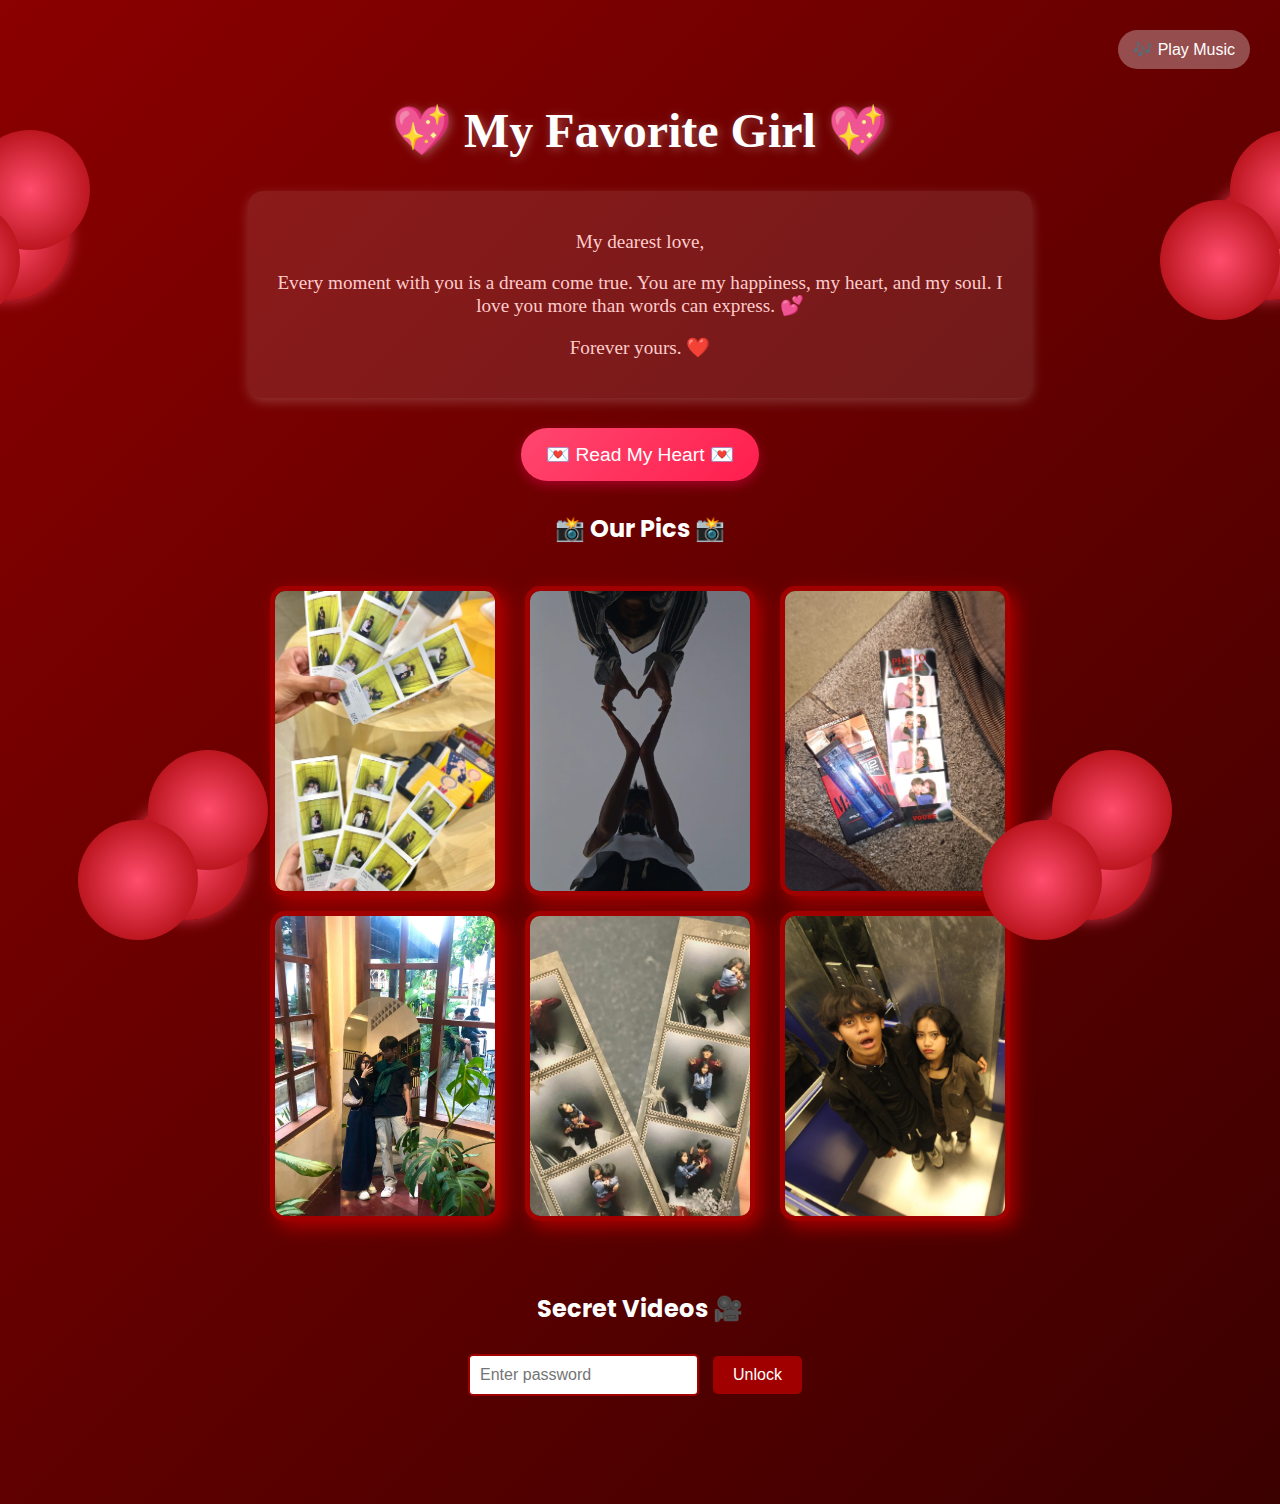
==== index.html @ 6c29bed0 ""First Commit"" ====
<!DOCTYPE html>
<html lang="en">
<head>
    <meta charset="UTF-8">
    <meta name="viewport" content="width=device-width, initial-scale=1.0">
    <title>My Beautiful Girl ❤️</title>
    <link rel="stylesheet" href="styles.css">
</head>
<body>
    <div class="flower flower-left"></div>
    <div class="flower flower-right"></div>

    <audio id="bg-music" loop>
        <source src="audio/Bruno Major - Regent's Park (Official Audio).mp3" type="audio/mp3">
    </audio>
    
    <button class="music-btn" onclick="toggleMusic()">🎶 Play Music</button>

    <div class="container">
        <h1 class="title">💖 My Favorite Girl 💖</h1>
        
        <div class="love-letter">
            <p>My dearest love,</p>
            <p>Every moment with you is a dream come true. You are my happiness, my heart, and my soul. I love you more than words can express. 💕</p>
            <p>Forever yours. ❤️</p>
        </div>
        
        <button class="love-btn" onclick="showLoveMessage()">💌 Read My Heart 💌</button>
        
        <div id="love-message" class="hidden">
            <p>You are my world, my light, and my greatest love. No matter what happens, my heart is always with you. 💖</p>
        </div>

        <h2>📸 Our Pics 📸</h2>

        <div class="photo-gallery">
            <div class="photos">
                <img src="img/first.jpg" alt="Photo 1">
                <img src="img/fifth.jpg" alt="Photo 2">
                <img src="img/third.jpg" alt="Photo 3">
                <img src="img/fourth.jpg" alt="Photo 4">
                <img src="img/second.jpg" alt="Photo 5">
                <img src="img/sixth.jpg" alt="Photo 6">
            </div>
        </div>
    </div>
    
    <div class="flower flower-bottom-left"></div>
    <div class="flower flower-bottom-right"></div>

    <div class="video-container">
        <h2>Secret Videos 🎥</h2>
    
        <!-- Password Input -->
        <input type="password" id="videoPassword" placeholder="Enter password">
        <button onclick="unlockVideos()">Unlock</button>
    
        <!-- Error Message -->
        <p id="errorMessage" class="hidden error-text">Wrong password! Try again ❤️</p>
    
        <!-- Video Selection (Initially Hidden) -->
        <div id="videoSelection" class="hidden">
            <p>Select a video to watch:</p>
            <button onclick="showVideo(1)">❤️</button>
            <button onclick="showVideo(2)">🔞</button>
        </div>
    
        <!-- Video Containers (Initially Hidden) -->
        <div id="videoWrapper1" class="hidden">
            <video controls>
                <source src="video/first.mp4" type="video/mp4">
                Your browser does not support the video tag.
            </video>
        </div>
    
        <p id="videoMessage" class="hidden">Nuh uh, there is no video so if you want to go straight to it 😉</p>
    </div>

    <script src="script.js"></script>
</body>
</html>
---- styles.css ----
@import url('https://fonts.googleapis.com/css2?family=Poppins:wght@300;400;600&display=swap');

body {
    font-family: 'Poppins', sans-serif;
    text-align: center;
    background: linear-gradient(135deg, #8B0000, #3B0000);
    color: white;
    min-height: 100vh;
    margin: 0;
    padding: 0;
}

body::-webkit-scrollbar {
    display: none; /* Chrome, Safari, Opera */
}

.container {
    margin-top: 50px;
    padding: 20px;
}

.title {
    font-family: 'Dancing Script', cursive;
    font-size: 3em;
    text-shadow: 2px 2px 10px rgba(255, 255, 255, 0.3);
}

/* Flower Decorations */
.flower {
    position: absolute;
    width: 120px;
    height: 120px;
    background: radial-gradient(circle, #ff4d6d, #a00000);
    border-radius: 50%;
    box-shadow: 0px 0px 15px rgba(255, 77, 109, 0.7);
}

.flower::before,
.flower::after {
    content: '';
    position: absolute;
    width: 120px;
    height: 120px;
    background: inherit;
    border-radius: 50%;
}

.flower::before {
    top: -50px;
    left: 20px;
}

.flower::after {
    top: 20px;
    left: -50px;
}

/* Left Flower */
.flower-left {
    top: 20%;
    left: -50px;
}

/* Right Flower */
.flower-right {
    top: 20%;
    right: -50px;
}

/* Left Flower (Bottom) */
.flower-bottom-left {
    bottom: -20px;
    left: 10%;
}

/* Right Flower (Bottom) */
.flower-bottom-right {
    bottom: -20px;
    right: 10%;
}

.love-letter {
    background: rgba(255, 255, 255, 0.1);
    color: #ffcccc;
    padding: 20px;
    border-radius: 15px;
    width: 60%;
    margin: 20px auto;
    box-shadow: 0px 4px 12px rgba(255, 255, 255, 0.2);
    font-size: 1.2em;
    animation: fadeIn 2s ease-in-out;
    font-family: 'Dancing Script', cursive;
}

.love-btn {
    background: linear-gradient(135deg, #ff476f, #ff1e4d);
    color: white;
    border: none;
    padding: 15px 25px;
    border-radius: 30px;
    font-size: 1.2em;
    cursor: pointer;
    transition: all 0.3s ease-in-out;
    box-shadow: 0px 4px 12px rgba(255, 0, 100, 0.4);
}

.love-btn:hover {
    transform: scale(1.1);
    box-shadow: 0px 6px 15px rgba(255, 0, 100, 0.6);
}

#love-message {
    margin-top: 20px;
    font-size: 1.3em;
    background: rgba(255, 255, 255, 0.1);
    color: #ffcccc;
    padding: 15px;
    border-radius: 15px;
    width: 50%;
    margin: 20px auto;
    box-shadow: 0px 4px 8px rgba(255, 255, 255, 0.3);
    animation: fadeIn 1.5s ease-in-out;
    font-family: 'Dancing Script', cursive;
}

.hidden {
    display: none;
}

.photo-gallery {
    margin-top: 40px;
    display: flex;
    justify-content: center; /* Centers the grid */
    align-items: center; /* Centers vertically (if needed) */
}
.photos {
    display: grid;
    grid-template-columns: repeat(3, 1fr); /* 3 columns */
    gap: 15px;
    width: 90%;
    max-width: 750px; /* Ensures it doesn't stretch too much */
    justify-items: center; /* Centers images inside the grid */
}

.photos img {
    width: 100%;
    max-width: 220px; /* Keeps images at a good size */
    height: 300px;
    object-fit: cover;
    border-radius: 15px;
    border: 5px solid #a00000;
    background: linear-gradient(145deg, #5e0000, #a00000);
    box-shadow: 6px 6px 18px rgba(255, 0, 0, 0.5);
    transition: transform 0.3s ease-in-out, box-shadow 0.3s ease-in-out;
}

.photos img:hover {
    transform: translateY(-10px) rotate(-3deg);
    box-shadow: 10px 10px 20px rgba(255, 0, 0, 0.6);
}

.music-btn {
    position: absolute;
    top: 20px;
    right: 20px;
    background: rgba(255, 255, 255, 0.3);
    color: white;
    border: none;
    padding: 10px 15px;
    border-radius: 20px;
    cursor: pointer;
    font-size: 1em;
    transition: 0.3s;
}

.music-btn:hover {
    background: rgba(255, 255, 255, 0.5);
}

.video-container {
    text-align: center;
    margin-top: 50px;
    margin-bottom: 100px;
}

#videoPassword {
    padding: 10px;
    font-size: 16px;
    border: 2px solid #a00000;
    border-radius: 5px;
}

button {
    padding: 10px 20px;
    font-size: 16px;
    margin: 10px;
    background-color: #a00000;
    color: white;
    border: none;
    border-radius: 5px;
    cursor: pointer;
    transition: background 0.3s;
}

button:hover {
    background-color: #ff4d6d;
}

/* Hide elements until unlocked */
.hidden {
    display: none;
}

/* Error Message Styling */
.error-text {
    color: #ff4d6d;
    font-weight: bold;
    margin-top: 10px;
}

/* Video Styling */
video {
    width: 70%; /* Increased size */
    max-width: 400px; /* Made it slightly bigger */
    margin: 20px auto;
    border-radius: 10px;
    box-shadow: 0 0 20px rgba(255, 0, 0, 0.5);
}

@keyframes fadeIn {
    from { opacity: 0; transform: translateY(20px); }
    to { opacity: 1; transform: translateY(0); }
}
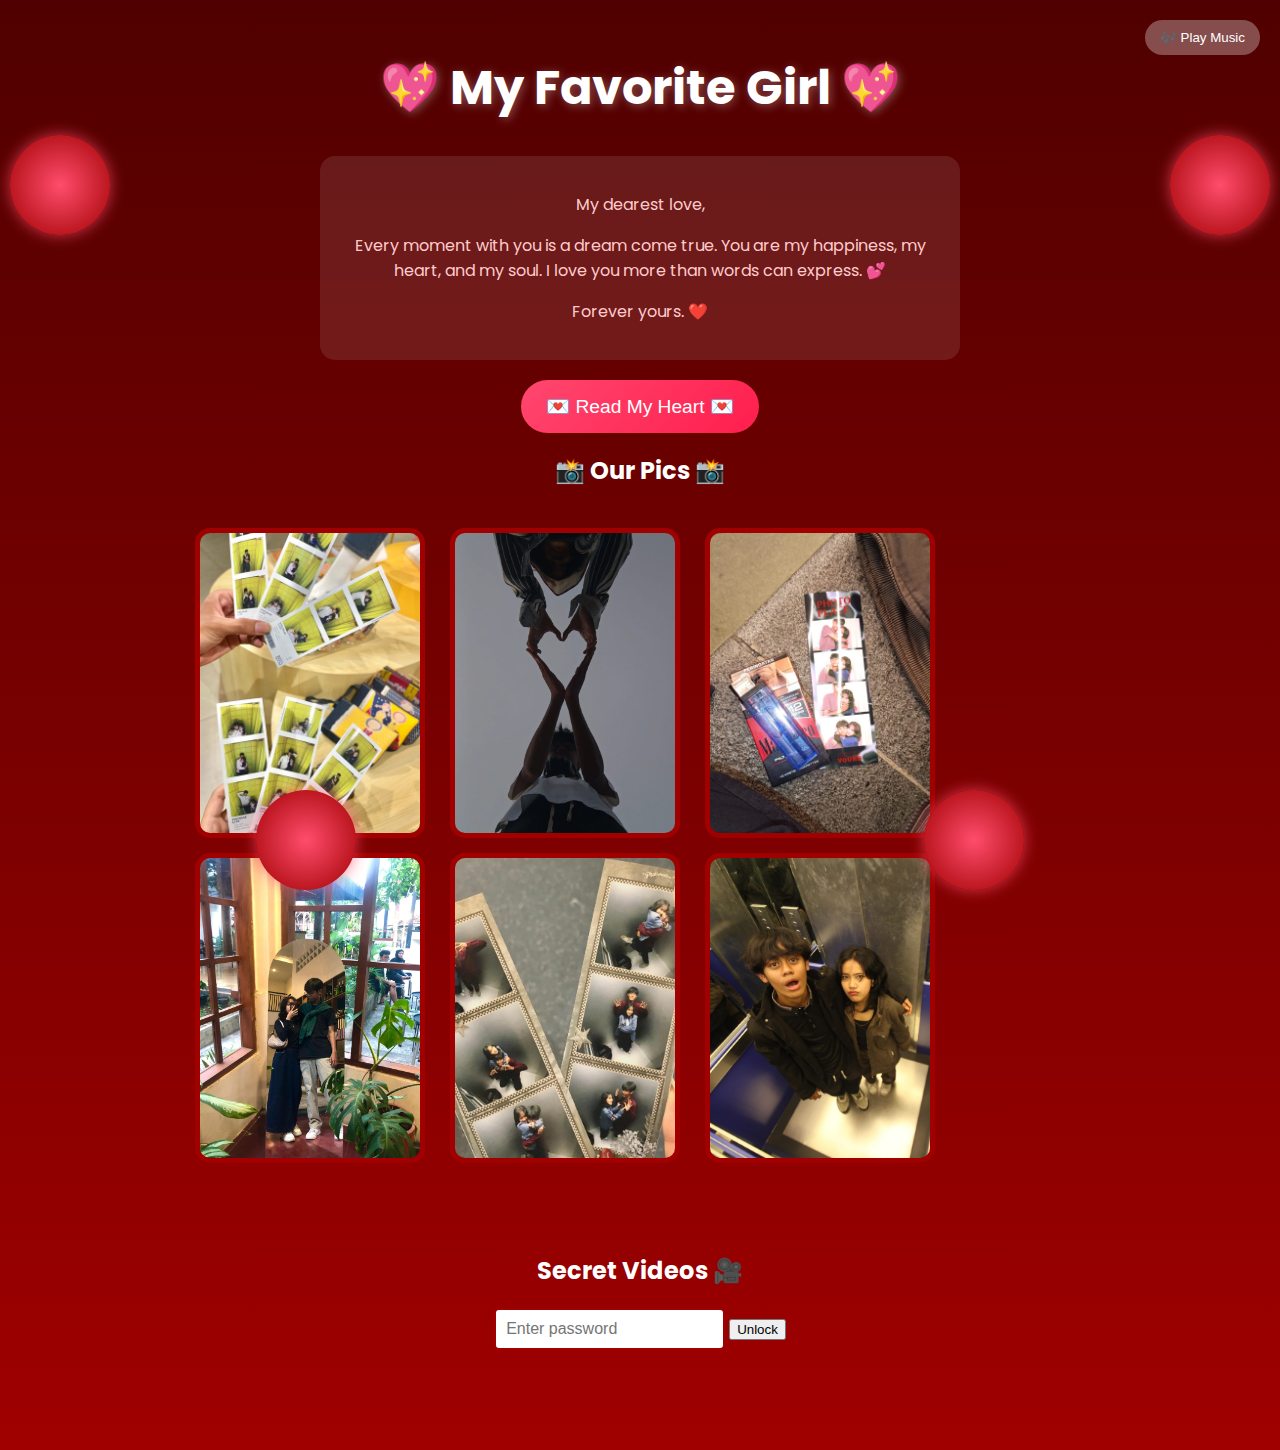
==== commit 125b9e01: "Change song & more [BA]" ====
--- a/index.html
+++ b/index.html
@@ -3,7 +3,7 @@
 <head>
     <meta charset="UTF-8">
     <meta name="viewport" content="width=device-width, initial-scale=1.0">
-    <title>My Beautiful Girl ❤️</title>
+    <title>My Girlfriend ❤️</title>
     <link rel="stylesheet" href="styles.css">
 </head>
 <body>
@@ -11,7 +11,7 @@
     <div class="flower flower-right"></div>
 
     <audio id="bg-music" loop>
-        <source src="audio/Bruno Major - Regent's Park (Official Audio).mp3" type="audio/mp3">
+        <source src="audio/yung kai - blue (Lyrics).mp3" type="audio/mp3">
     </audio>
     
     <button class="music-btn" onclick="toggleMusic()">🎶 Play Music</button>
--- a/styles.css
+++ b/styles.css
@@ -1,26 +1,28 @@
 @import url('https://fonts.googleapis.com/css2?family=Poppins:wght@300;400;600&display=swap');
 
 body {
-    font-family: 'Poppins', sans-serif;
-    text-align: center;
-    background: linear-gradient(135deg, #8B0000, #3B0000);
-    color: white;
-    min-height: 100vh;
+    font-family: "Poppins", sans-serif;
     margin: 0;
     padding: 0;
+    background: linear-gradient(to bottom, #500000, #a00000);
+    color: white;
+    text-align: center;
+    overflow-x: hidden; /* Prevent horizontal scroll */
 }
 
 body::-webkit-scrollbar {
-    display: none; /* Chrome, Safari, Opera */
-}
-
+    display: none; /* Hide scrollbar */
+}
+
+/* Container */
 .container {
-    margin-top: 50px;
+    max-width: 90%;
+    margin: auto;
     padding: 20px;
 }
 
+/* Title */
 .title {
-    font-family: 'Dancing Script', cursive;
     font-size: 3em;
     text-shadow: 2px 2px 10px rgba(255, 255, 255, 0.3);
 }
@@ -28,70 +30,44 @@
 /* Flower Decorations */
 .flower {
     position: absolute;
-    width: 120px;
-    height: 120px;
+    width: 100px;
+    height: 100px;
     background: radial-gradient(circle, #ff4d6d, #a00000);
     border-radius: 50%;
     box-shadow: 0px 0px 15px rgba(255, 77, 109, 0.7);
 }
 
-.flower::before,
-.flower::after {
-    content: '';
-    position: absolute;
-    width: 120px;
-    height: 120px;
-    background: inherit;
-    border-radius: 50%;
-}
-
-.flower::before {
-    top: -50px;
-    left: 20px;
-}
-
-.flower::after {
-    top: 20px;
-    left: -50px;
-}
-
-/* Left Flower */
 .flower-left {
-    top: 20%;
-    left: -50px;
-}
-
-/* Right Flower */
+    top: 15%;
+    left: 10px;
+}
+
 .flower-right {
-    top: 20%;
-    right: -50px;
-}
-
-/* Left Flower (Bottom) */
+    top: 15%;
+    right: 10px;
+}
+
 .flower-bottom-left {
-    bottom: -20px;
-    left: 10%;
-}
-
-/* Right Flower (Bottom) */
+    bottom: 10px;
+    left: 20%;
+}
+
 .flower-bottom-right {
-    bottom: -20px;
-    right: 10%;
-}
-
+    bottom: 10px;
+    right: 20%;
+}
+
+/* Love Letter */
 .love-letter {
     background: rgba(255, 255, 255, 0.1);
     color: #ffcccc;
     padding: 20px;
     border-radius: 15px;
-    width: 60%;
+    max-width: 600px;
     margin: 20px auto;
-    box-shadow: 0px 4px 12px rgba(255, 255, 255, 0.2);
-    font-size: 1.2em;
-    animation: fadeIn 2s ease-in-out;
-    font-family: 'Dancing Script', cursive;
-}
-
+}
+
+/* Love Button */
 .love-btn {
     background: linear-gradient(135deg, #ff476f, #ff1e4d);
     color: white;
@@ -100,15 +76,14 @@
     border-radius: 30px;
     font-size: 1.2em;
     cursor: pointer;
-    transition: all 0.3s ease-in-out;
-    box-shadow: 0px 4px 12px rgba(255, 0, 100, 0.4);
+    transition: transform 0.3s ease-in-out;
 }
 
 .love-btn:hover {
     transform: scale(1.1);
-    box-shadow: 0px 6px 15px rgba(255, 0, 100, 0.6);
-}
-
+}
+
+/* Love Message */
 #love-message {
     margin-top: 20px;
     font-size: 1.3em;
@@ -116,49 +91,48 @@
     color: #ffcccc;
     padding: 15px;
     border-radius: 15px;
-    width: 50%;
+    max-width: 500px;
     margin: 20px auto;
-    box-shadow: 0px 4px 8px rgba(255, 255, 255, 0.3);
-    animation: fadeIn 1.5s ease-in-out;
-    font-family: 'Dancing Script', cursive;
-}
-
+}
+
+/* Hide Elements */
 .hidden {
     display: none;
 }
 
+/* Photo Gallery */
 .photo-gallery {
-    margin-top: 40px;
-    display: flex;
-    justify-content: center; /* Centers the grid */
-    align-items: center; /* Centers vertically (if needed) */
-}
+    display: grid;
+    grid-template-columns: repeat(auto-fit, minmax(150px, 1fr));
+    gap: 15px;
+    max-width: 900px;
+    margin: auto;
+    padding: 20px;
+}
+
 .photos {
     display: grid;
-    grid-template-columns: repeat(3, 1fr); /* 3 columns */
+    grid-template-columns: repeat(3, 1fr);
     gap: 15px;
-    width: 90%;
-    max-width: 750px; /* Ensures it doesn't stretch too much */
-    justify-items: center; /* Centers images inside the grid */
+    max-width: 750px;
+    justify-items: center;
 }
 
 .photos img {
     width: 100%;
-    max-width: 220px; /* Keeps images at a good size */
+    max-width: 220px;
     height: 300px;
     object-fit: cover;
     border-radius: 15px;
     border: 5px solid #a00000;
-    background: linear-gradient(145deg, #5e0000, #a00000);
-    box-shadow: 6px 6px 18px rgba(255, 0, 0, 0.5);
-    transition: transform 0.3s ease-in-out, box-shadow 0.3s ease-in-out;
+    transition: transform 0.3s ease-in-out;
 }
 
 .photos img:hover {
     transform: translateY(-10px) rotate(-3deg);
-    box-shadow: 10px 10px 20px rgba(255, 0, 0, 0.6);
-}
-
+}
+
+/* Music Button */
 .music-btn {
     position: absolute;
     top: 20px;
@@ -169,20 +143,20 @@
     padding: 10px 15px;
     border-radius: 20px;
     cursor: pointer;
-    font-size: 1em;
-    transition: 0.3s;
 }
 
 .music-btn:hover {
     background: rgba(255, 255, 255, 0.5);
 }
 
+/* Video Section */
 .video-container {
     text-align: center;
     margin-top: 50px;
     margin-bottom: 100px;
 }
 
+/* Video Password Input */
 #videoPassword {
     padding: 10px;
     font-size: 16px;
@@ -190,44 +164,59 @@
     border-radius: 5px;
 }
 
-button {
-    padding: 10px 20px;
-    font-size: 16px;
-    margin: 10px;
-    background-color: #a00000;
-    color: white;
-    border: none;
-    border-radius: 5px;
-    cursor: pointer;
-    transition: background 0.3s;
-}
-
-button:hover {
-    background-color: #ff4d6d;
-}
-
-/* Hide elements until unlocked */
-.hidden {
-    display: none;
-}
-
-/* Error Message Styling */
+/* Video Styling */
+video {
+    width: 90%;
+    max-width: 450px;
+    margin: 20px auto;
+    border-radius: 10px;
+    box-shadow: 0 0 20px rgba(255, 0, 0, 0.5);
+}
+
+/* Error Message */
 .error-text {
     color: #ff4d6d;
     font-weight: bold;
     margin-top: 10px;
 }
 
-/* Video Styling */
-video {
-    width: 70%; /* Increased size */
-    max-width: 400px; /* Made it slightly bigger */
-    margin: 20px auto;
-    border-radius: 10px;
-    box-shadow: 0 0 20px rgba(255, 0, 0, 0.5);
-}
-
-@keyframes fadeIn {
-    from { opacity: 0; transform: translateY(20px); }
-    to { opacity: 1; transform: translateY(0); }
-}
+/* Responsive Design */
+@media (max-width: 768px) {
+    .photo-gallery {
+        grid-template-columns: repeat(auto-fit, minmax(120px, 1fr));
+    }
+
+    .photos img {
+        max-width: 180px;
+        height: 250px;
+    }
+
+    video {
+        max-width: 350px;
+    }
+
+    .flower {
+        width: 80px;
+        height: 80px;
+    }
+}
+
+@media (max-width: 480px) {
+    .photo-gallery {
+        grid-template-columns: repeat(auto-fit, minmax(100px, 1fr));
+    }
+
+    .photos img {
+        max-width: 150px;
+        height: 200px;
+    }
+
+    video {
+        max-width: 300px;
+    }
+
+    .flower {
+        width: 60px;
+        height: 60px;
+    }
+}
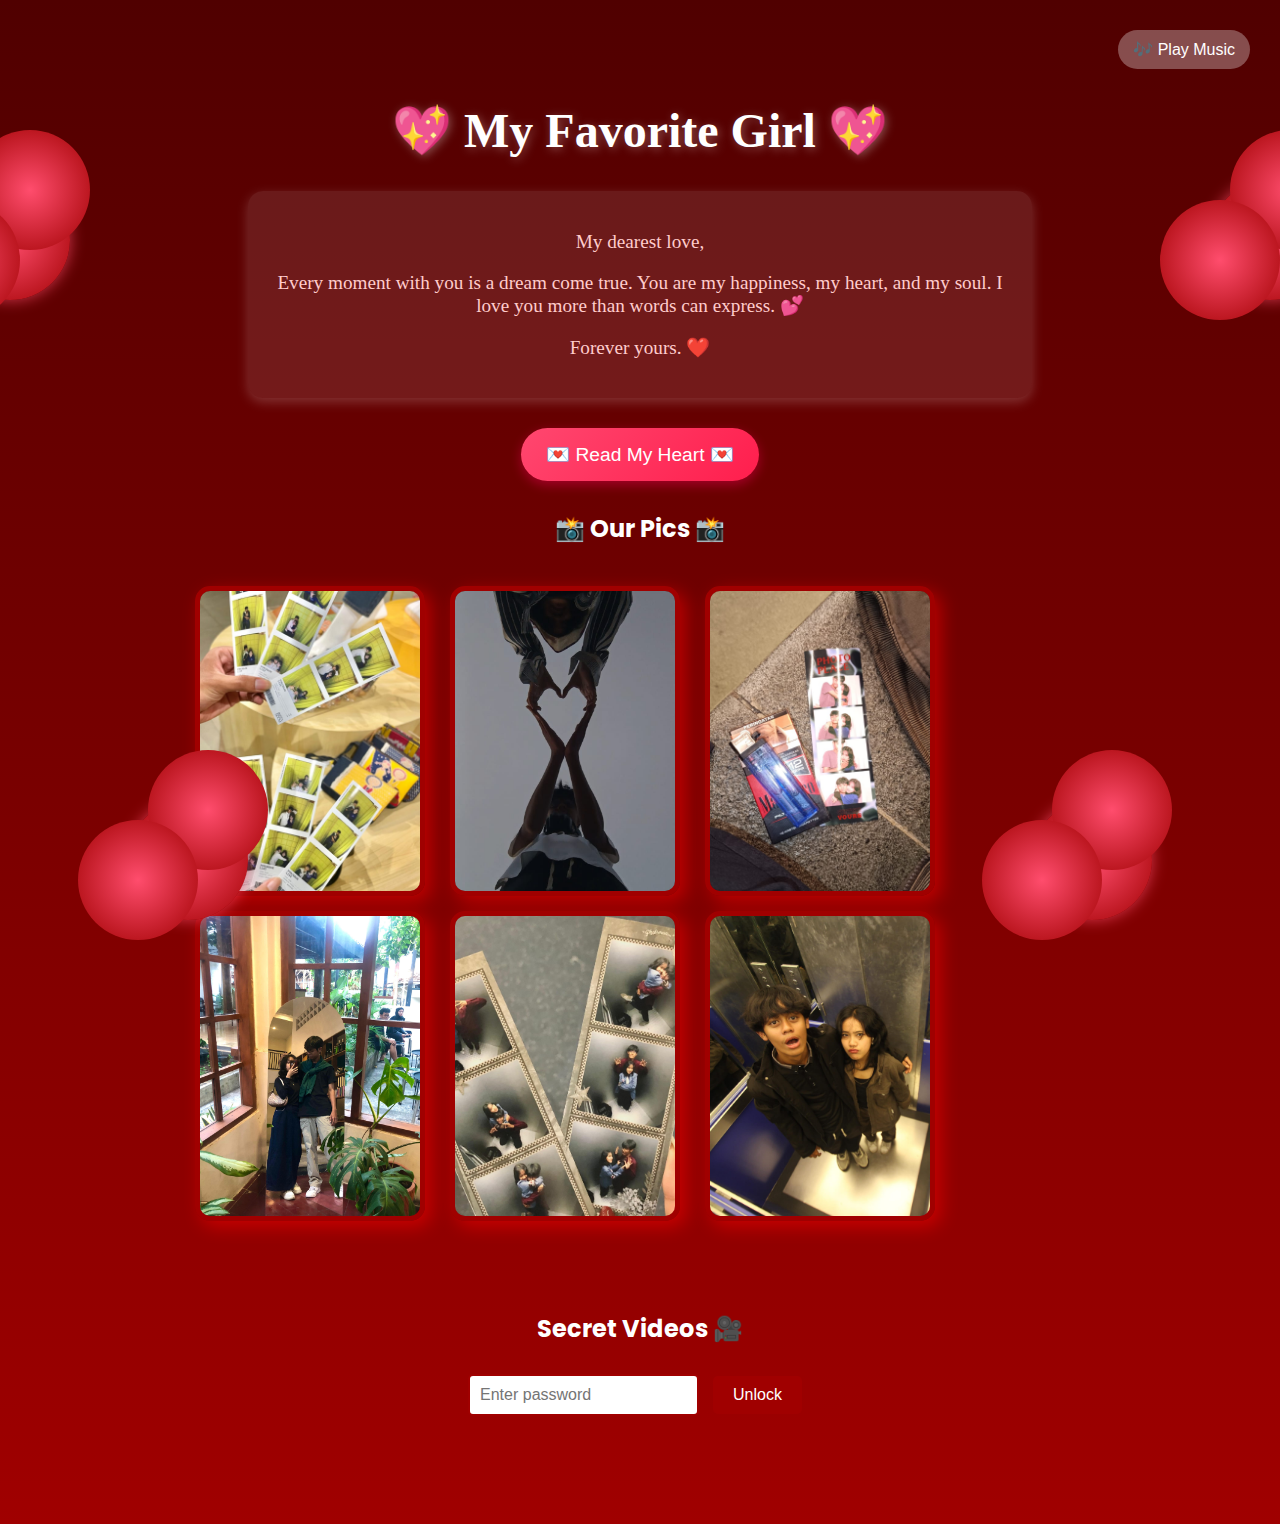
==== commit 10fcf2bb: "Change Title [BA]" ====
--- a/index.html
+++ b/index.html
@@ -3,7 +3,7 @@
 <head>
     <meta charset="UTF-8">
     <meta name="viewport" content="width=device-width, initial-scale=1.0">
-    <title>My Girlfriend ❤️</title>
+    <title>My Beautiful Girlfriend ❤️</title>
     <link rel="stylesheet" href="styles.css">
 </head>
 <body>
--- a/styles.css
+++ b/styles.css
@@ -11,18 +11,16 @@
 }
 
 body::-webkit-scrollbar {
-    display: none; /* Hide scrollbar */
-}
-
-/* Container */
+    display: none; /* Chrome, Safari, Opera */
+}
+
 .container {
-    max-width: 90%;
-    margin: auto;
+    margin-top: 50px;
     padding: 20px;
 }
 
-/* Title */
 .title {
+    font-family: 'Dancing Script', cursive;
     font-size: 3em;
     text-shadow: 2px 2px 10px rgba(255, 255, 255, 0.3);
 }
@@ -30,44 +28,70 @@
 /* Flower Decorations */
 .flower {
     position: absolute;
-    width: 100px;
-    height: 100px;
+    width: 120px;
+    height: 120px;
     background: radial-gradient(circle, #ff4d6d, #a00000);
     border-radius: 50%;
     box-shadow: 0px 0px 15px rgba(255, 77, 109, 0.7);
 }
 
+.flower::before,
+.flower::after {
+    content: '';
+    position: absolute;
+    width: 120px;
+    height: 120px;
+    background: inherit;
+    border-radius: 50%;
+}
+
+.flower::before {
+    top: -50px;
+    left: 20px;
+}
+
+.flower::after {
+    top: 20px;
+    left: -50px;
+}
+
+/* Left Flower */
 .flower-left {
-    top: 15%;
-    left: 10px;
-}
-
+    top: 20%;
+    left: -50px;
+}
+
+/* Right Flower */
 .flower-right {
-    top: 15%;
-    right: 10px;
-}
-
+    top: 20%;
+    right: -50px;
+}
+
+/* Left Flower (Bottom) */
 .flower-bottom-left {
-    bottom: 10px;
-    left: 20%;
-}
-
+    bottom: -20px;
+    left: 10%;
+}
+
+/* Right Flower (Bottom) */
 .flower-bottom-right {
-    bottom: 10px;
-    right: 20%;
-}
-
-/* Love Letter */
+    bottom: -20px;
+    right: 10%;
+}
+
 .love-letter {
     background: rgba(255, 255, 255, 0.1);
     color: #ffcccc;
     padding: 20px;
     border-radius: 15px;
-    max-width: 600px;
+    width: 60%;
     margin: 20px auto;
-}
-
-/* Love Button */
+    box-shadow: 0px 4px 12px rgba(255, 255, 255, 0.2);
+    font-size: 1.2em;
+    animation: fadeIn 2s ease-in-out;
+    font-family: 'Dancing Script', cursive;
+}
+
 .love-btn {
     background: linear-gradient(135deg, #ff476f, #ff1e4d);
     color: white;
@@ -76,14 +100,15 @@
     border-radius: 30px;
     font-size: 1.2em;
     cursor: pointer;
-    transition: transform 0.3s ease-in-out;
+    transition: all 0.3s ease-in-out;
+    box-shadow: 0px 4px 12px rgba(255, 0, 100, 0.4);
 }
 
 .love-btn:hover {
     transform: scale(1.1);
-}
-
-/* Love Message */
+    box-shadow: 0px 6px 15px rgba(255, 0, 100, 0.6);
+}
+
 #love-message {
     margin-top: 20px;
     font-size: 1.3em;
@@ -91,48 +116,53 @@
     color: #ffcccc;
     padding: 15px;
     border-radius: 15px;
-    max-width: 500px;
+    width: 50%;
     margin: 20px auto;
-}
-
-/* Hide Elements */
+    box-shadow: 0px 4px 8px rgba(255, 255, 255, 0.3);
+    animation: fadeIn 1.5s ease-in-out;
+    font-family: 'Dancing Script', cursive;
+}
+
 .hidden {
     display: none;
 }
 
-/* Photo Gallery */
 .photo-gallery {
     display: grid;
     grid-template-columns: repeat(auto-fit, minmax(150px, 1fr));
     gap: 15px;
+    justify-content: center;
+    padding: 20px;
     max-width: 900px;
     margin: auto;
-    padding: 20px;
 }
 
 .photos {
     display: grid;
-    grid-template-columns: repeat(3, 1fr);
+    grid-template-columns: repeat(3, 1fr); /* 3 columns */
     gap: 15px;
-    max-width: 750px;
-    justify-items: center;
+    width: 90%;
+    max-width: 750px; /* Ensures it doesn't stretch too much */
+    justify-items: center; /* Centers images inside the grid */
 }
 
 .photos img {
     width: 100%;
-    max-width: 220px;
+    max-width: 220px; /* Keeps images at a good size */
     height: 300px;
     object-fit: cover;
     border-radius: 15px;
     border: 5px solid #a00000;
-    transition: transform 0.3s ease-in-out;
+    background: linear-gradient(145deg, #5e0000, #a00000);
+    box-shadow: 6px 6px 18px rgba(255, 0, 0, 0.5);
+    transition: transform 0.3s ease-in-out, box-shadow 0.3s ease-in-out;
 }
 
 .photos img:hover {
     transform: translateY(-10px) rotate(-3deg);
-}
-
-/* Music Button */
+    box-shadow: 10px 10px 20px rgba(255, 0, 0, 0.6);
+}
+
 .music-btn {
     position: absolute;
     top: 20px;
@@ -143,20 +173,20 @@
     padding: 10px 15px;
     border-radius: 20px;
     cursor: pointer;
+    font-size: 1em;
+    transition: 0.3s;
 }
 
 .music-btn:hover {
     background: rgba(255, 255, 255, 0.5);
 }
 
-/* Video Section */
 .video-container {
     text-align: center;
     margin-top: 50px;
     margin-bottom: 100px;
 }
 
-/* Video Password Input */
 #videoPassword {
     padding: 10px;
     font-size: 16px;
@@ -164,59 +194,44 @@
     border-radius: 5px;
 }
 
-/* Video Styling */
-video {
-    width: 90%;
-    max-width: 450px;
-    margin: 20px auto;
-    border-radius: 10px;
-    box-shadow: 0 0 20px rgba(255, 0, 0, 0.5);
-}
-
-/* Error Message */
+button {
+    padding: 10px 20px;
+    font-size: 16px;
+    margin: 10px;
+    background-color: #a00000;
+    color: white;
+    border: none;
+    border-radius: 5px;
+    cursor: pointer;
+    transition: background 0.3s;
+}
+
+button:hover {
+    background-color: #ff4d6d;
+}
+
+/* Hide elements until unlocked */
+.hidden {
+    display: none;
+}
+
+/* Error Message Styling */
 .error-text {
     color: #ff4d6d;
     font-weight: bold;
     margin-top: 10px;
 }
 
-/* Responsive Design */
-@media (max-width: 768px) {
-    .photo-gallery {
-        grid-template-columns: repeat(auto-fit, minmax(120px, 1fr));
-    }
-
-    .photos img {
-        max-width: 180px;
-        height: 250px;
-    }
-
-    video {
-        max-width: 350px;
-    }
-
-    .flower {
-        width: 80px;
-        height: 80px;
-    }
-}
-
-@media (max-width: 480px) {
-    .photo-gallery {
-        grid-template-columns: repeat(auto-fit, minmax(100px, 1fr));
-    }
-
-    .photos img {
-        max-width: 150px;
-        height: 200px;
-    }
-
-    video {
-        max-width: 300px;
-    }
-
-    .flower {
-        width: 60px;
-        height: 60px;
-    }
-}
+/* Video Styling */
+video {
+    width: 70%; /* Increased size */
+    max-width: 400px; /* Made it slightly bigger */
+    margin: 20px auto;
+    border-radius: 10px;
+    box-shadow: 0 0 20px rgba(255, 0, 0, 0.5);
+}
+
+@keyframes fadeIn {
+    from { opacity: 0; transform: translateY(20px); }
+    to { opacity: 1; transform: translateY(0); }
+}
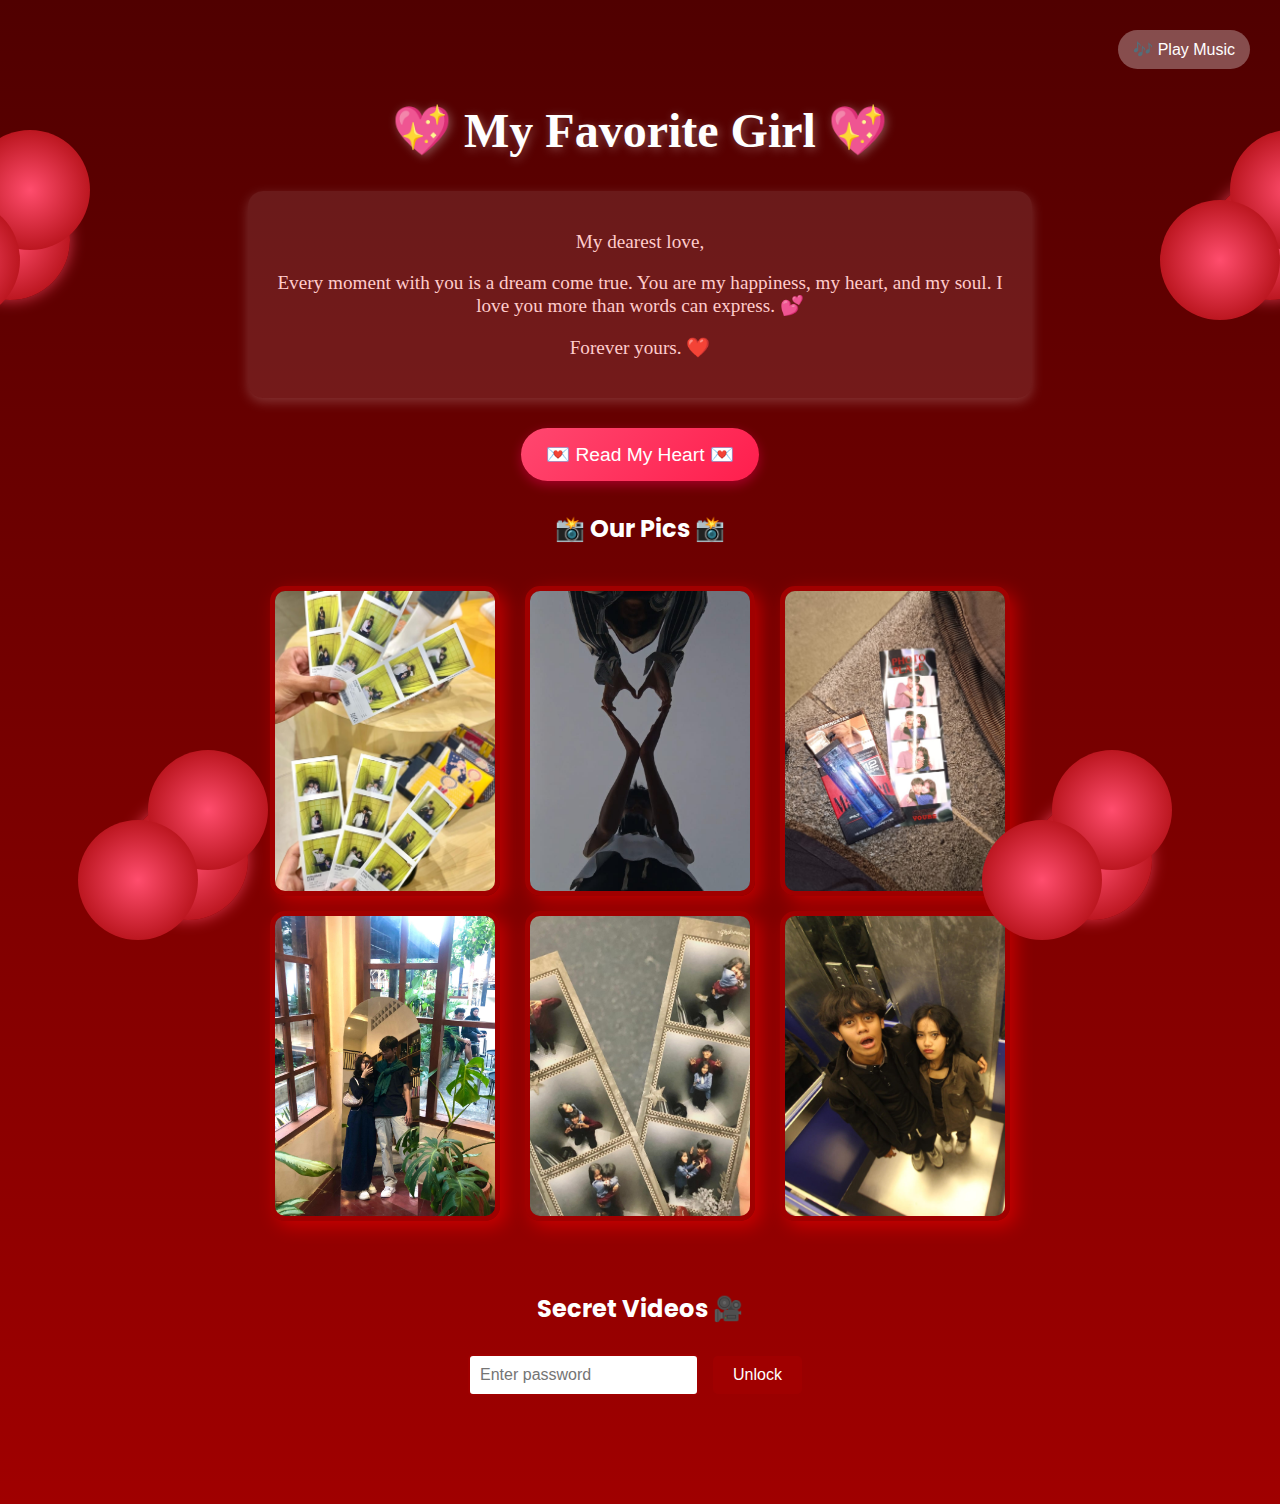
==== commit 8a54ac4d: "Change In Password [BA]" ====
--- a/index.html
+++ b/index.html
@@ -56,7 +56,7 @@
         <button onclick="unlockVideos()">Unlock</button>
     
         <!-- Error Message -->
-        <p id="errorMessage" class="hidden error-text">Wrong password! Try again ❤️</p>
+        <p id="errorMessage" class="hidden error-text">Wrong password! Try again Love❤️</p>
     
         <!-- Video Selection (Initially Hidden) -->
         <div id="videoSelection" class="hidden">
--- a/styles.css
+++ b/styles.css
@@ -128,15 +128,11 @@
 }
 
 .photo-gallery {
-    display: grid;
-    grid-template-columns: repeat(auto-fit, minmax(150px, 1fr));
-    gap: 15px;
-    justify-content: center;
-    padding: 20px;
-    max-width: 900px;
-    margin: auto;
-}
-
+    margin-top: 40px;
+    display: flex;
+    justify-content: center; /* Centers the grid */
+    align-items: center; /* Centers vertically (if needed) */
+}
 .photos {
     display: grid;
     grid-template-columns: repeat(3, 1fr); /* 3 columns */
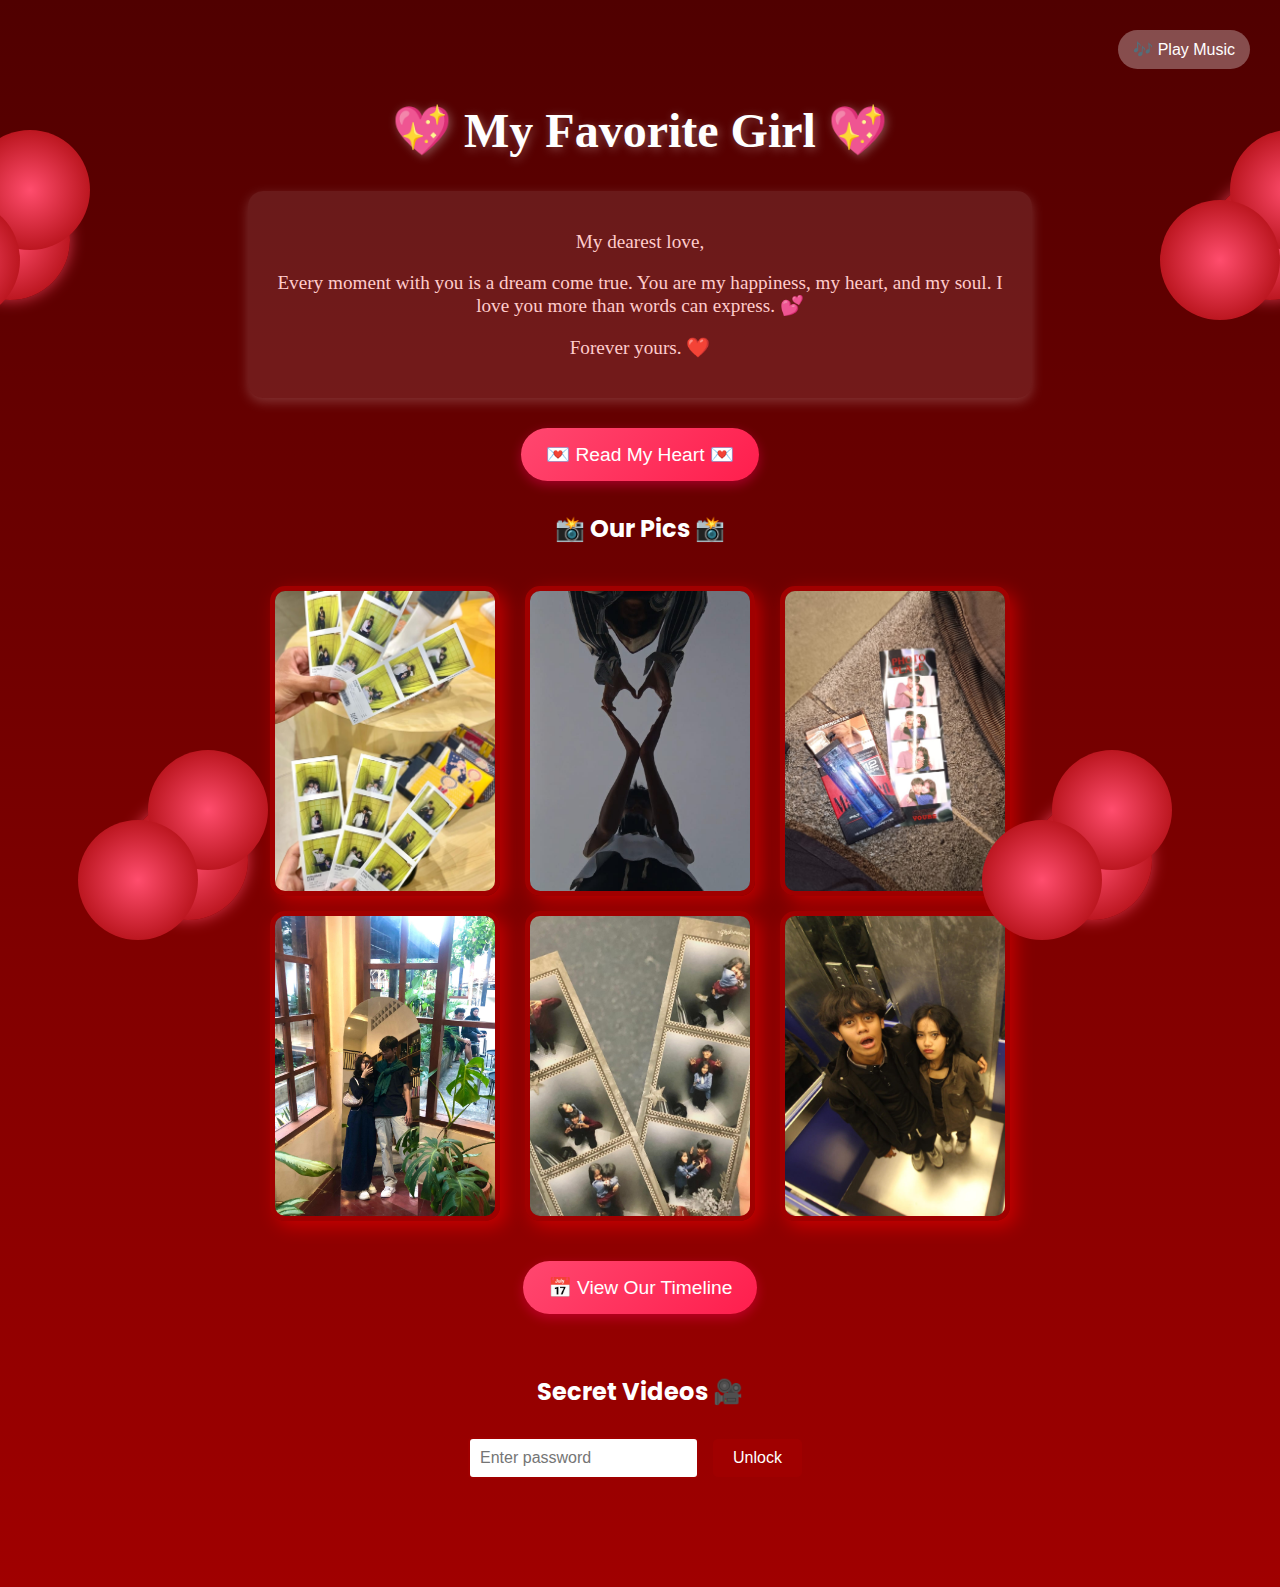
==== commit 8cd8831b: "Creating Timeline Of Our Relationship [BA]" ====
--- a/index.html
+++ b/index.html
@@ -47,6 +47,8 @@
     
     <div class="flower flower-bottom-left"></div>
     <div class="flower flower-bottom-right"></div>
+    
+    <button class="timeline-btn" onclick="location.href='gallery.html'">📅 View Our Timeline</button>
 
     <div class="video-container">
         <h2>Secret Videos 🎥</h2>
--- a/styles.css
+++ b/styles.css
@@ -227,6 +227,20 @@
     box-shadow: 0 0 20px rgba(255, 0, 0, 0.5);
 }
 
+/* Button to Go to Timeline */
+.timeline-btn {
+    background: linear-gradient(135deg, #ff476f, #ff1e4d);
+    color: white;
+    border: none;
+    padding: 15px 25px;
+    border-radius: 30px;
+    font-size: 1.2em;
+    cursor: pointer;
+    transition: all 0.3s ease-in-out;
+    box-shadow: 0px 4px 12px rgba(255, 0, 100, 0.4);
+    margin-top: 20px;
+}
+
 @keyframes fadeIn {
     from { opacity: 0; transform: translateY(20px); }
     to { opacity: 1; transform: translateY(0); }
